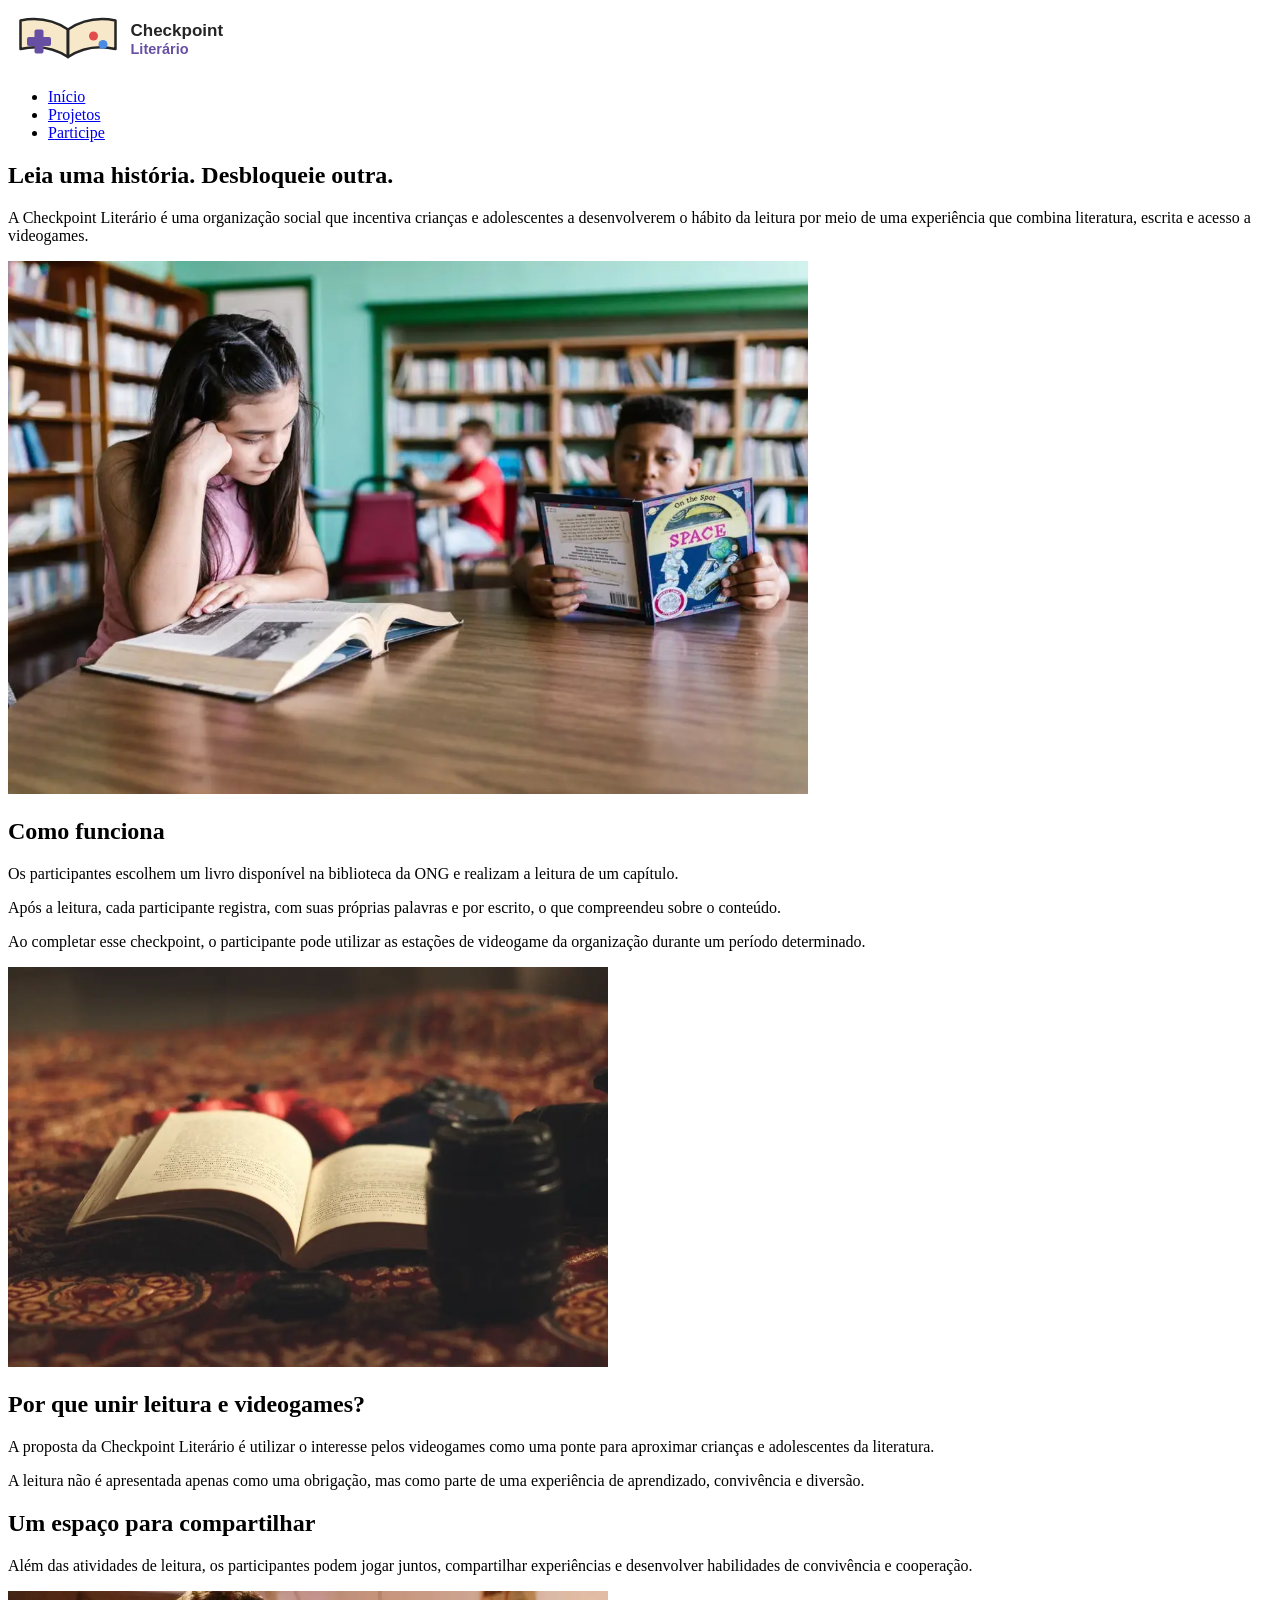
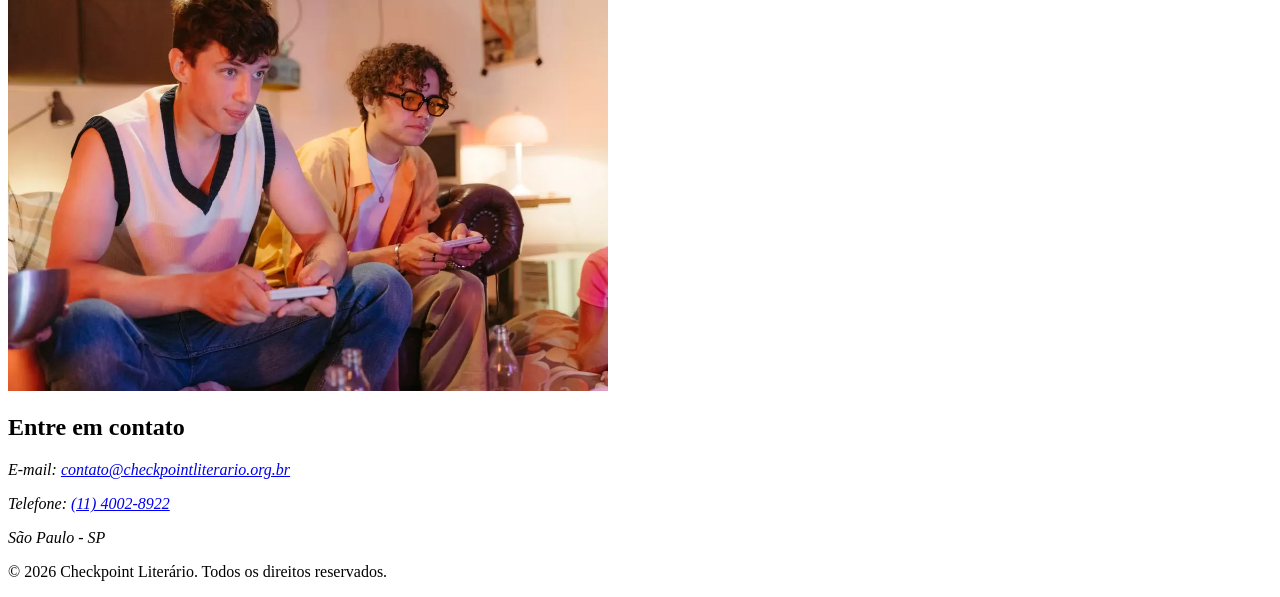
==== DesenvolvimentoFrontEnd/Checkpoint-Literario/index.html @ d1186840 "Index estruturado" ====
<!DOCTYPE html>
<html lang="pt-BR">

<head>
    <meta charset="UTF-8">
    <meta name="viewport" content="width=device-width, initial-scale=1.0">

    <meta
        name="description"
        content="Checkpoint Literário é uma ONG que incentiva a leitura entre crianças e adolescentes por meio de atividades literárias e acesso a videogames."
    >

    <title>Checkpoint Literário</title>
</head>

<body>

    <header>
        <a href="index.html" aria-label="Página inicial da Checkpoint Literário">
            <img
                src="./imagens/logo-checkpoint-literario.svg"
                alt="Checkpoint Literário"
                width="260"
            >
        </a>

        <nav aria-label="Navegação principal">
            <ul>
                <li>
                    <a href="index.html">Início</a>
                </li>

                <li>
                    <a href="projetos.html">Projetos</a>
                </li>

                <li>
                    <a href="cadastro.html">Participe</a>
                </li>
            </ul>
        </nav>
    </header>

    <main>

        <section>
            <h1>Leia uma história. Desbloqueie outra.</h1>

            <p>
                A Checkpoint Literário é uma organização social que incentiva
                crianças e adolescentes a desenvolverem o hábito da leitura
                por meio de uma experiência que combina literatura, escrita
                e acesso a videogames.
            </p>

            <picture>
                <source
                    srcset="./imagens/hero-checkpoint-literario.webp"
                    type="image/webp"
                >

                <img
                    src="./imagens/hero-checkpoint-literario.jpg"
                    alt="Duas crianças concentradas na leitura de livros em uma biblioteca"
                    width="800"
                >
            </picture>
        </section>

        <section>
            <h2>Como funciona</h2>

            <p>
                Os participantes escolhem um livro disponível na biblioteca
                da ONG e realizam a leitura de um capítulo.
            </p>

            <p>
                Após a leitura, cada participante registra, com suas próprias
                palavras e por escrito, o que compreendeu sobre o conteúdo.
            </p>

            <p>
                Ao completar esse checkpoint, o participante pode utilizar
                as estações de videogame da organização durante um período
                determinado.
            </p>

            <picture>
                <source
                    srcset="./imagens/leitura.webp"
                    type="image/webp"
                >

                <img
                    src="./imagens/leitura.jpg"
                    alt="Livro aberto ao lado de controles de videogame"
                    width="600"
                >
            </picture>
        </section>

        <section>
            <h2>Por que unir leitura e videogames?</h2>

            <p>
                A proposta da Checkpoint Literário é utilizar o interesse
                pelos videogames como uma ponte para aproximar crianças e
                adolescentes da literatura.
            </p>

            <p>
                A leitura não é apresentada apenas como uma obrigação,
                mas como parte de uma experiência de aprendizado,
                convivência e diversão.
            </p>
        </section>

        <section>
            <h2>Um espaço para compartilhar</h2>

            <p>
                Além das atividades de leitura, os participantes podem
                jogar juntos, compartilhar experiências e desenvolver
                habilidades de convivência e cooperação.
            </p>

            <picture>
                <source
                    srcset="./imagens/videogames.webp"
                    type="image/webp"
                >

                <img
                    src="./imagens/videogames.jpg"
                    alt="Dois jovens jogando videogame juntos"
                    width="600"
                >
            </picture>
        </section>

        <section>
            <h2>Entre em contato</h2>

            <address>
                <p>
                    E-mail:
                    <a href="mailto:contato@checkpointliterario.org.br">
                        contato@checkpointliterario.org.br
                    </a>
                </p>

                <p>
                    Telefone:
                    <a href="tel:+551140028922">
                        (11) 4002-8922
                    </a>
                </p>

                <p>São Paulo - SP</p>
            </address>
        </section>

    </main>

    <footer>
        <p>
            &copy; 2026 Checkpoint Literário.
            Todos os direitos reservados.
        </p>
    </footer>

</body>

</html>
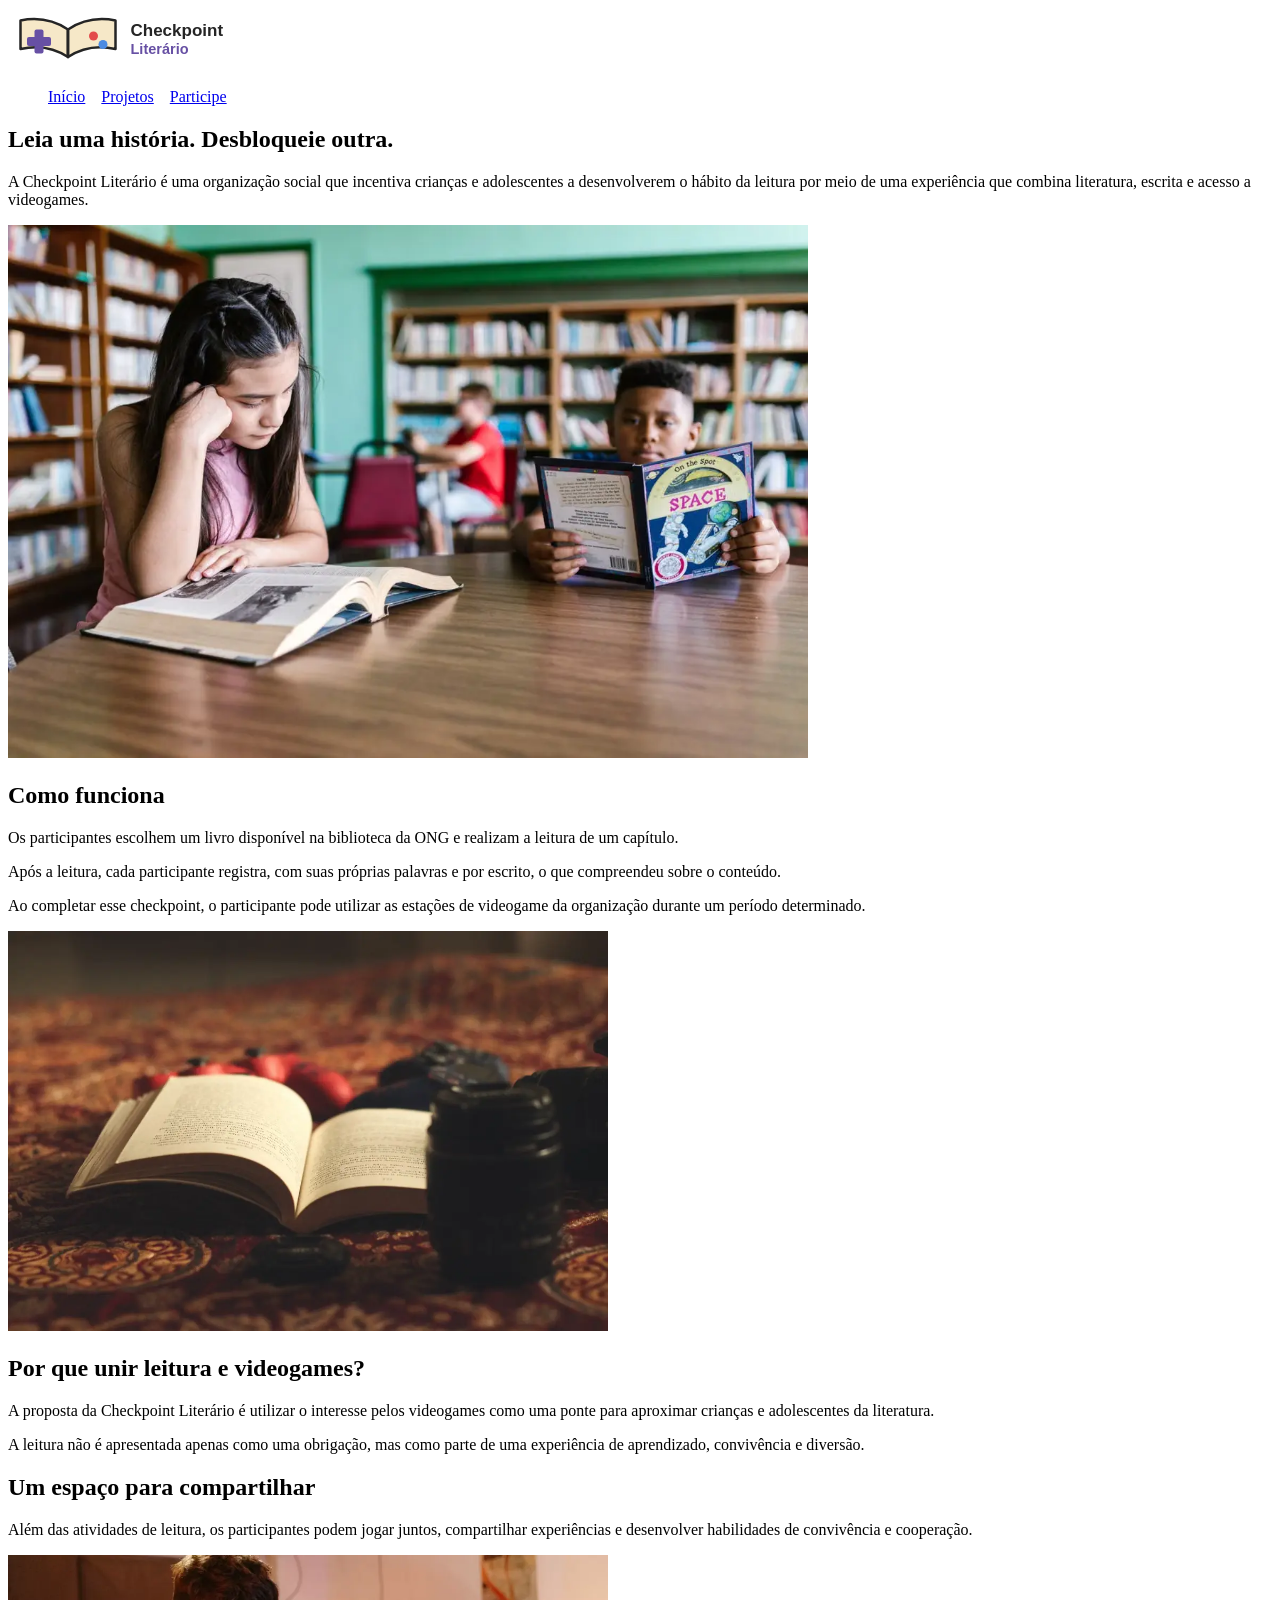
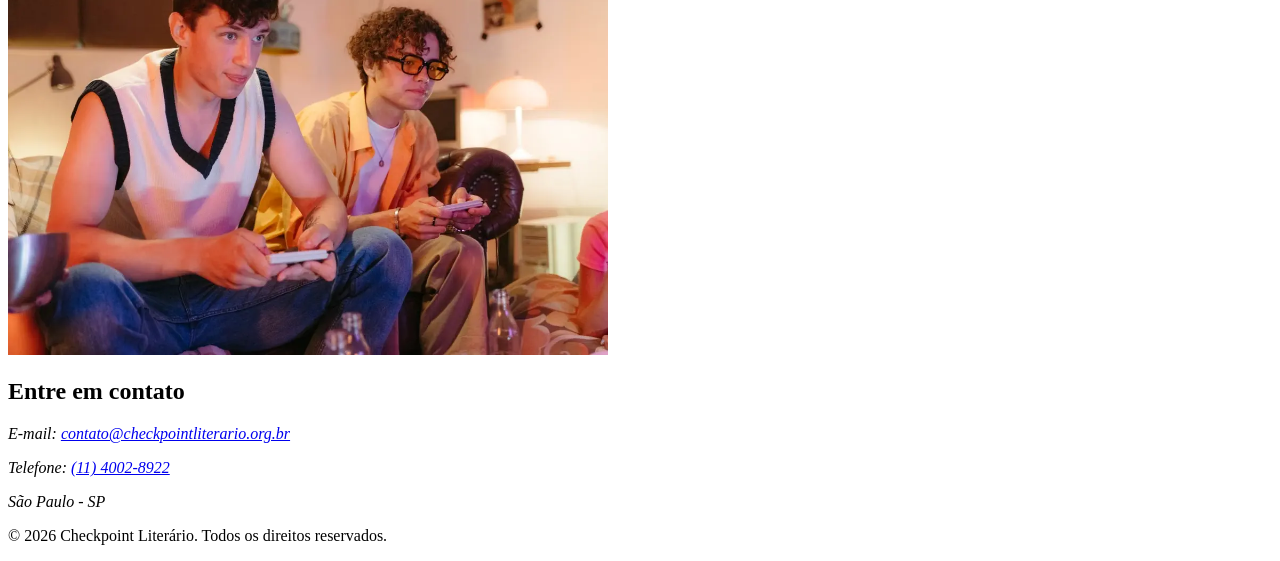
==== commit d814fc09: "chore: dropdown, feedback e button implementados" ====
--- a/DesenvolvimentoFrontEnd/Checkpoint-Literario/index.html
+++ b/DesenvolvimentoFrontEnd/Checkpoint-Literario/index.html
@@ -1,5 +1,6 @@
 <!DOCTYPE html>
 <html lang="pt-BR">
+<link rel="stylesheet" href="style.css">
 
 <head>
     <meta charset="UTF-8">
@@ -24,19 +25,25 @@
             >
         </a>
 
-        <nav aria-label="Navegação principal">
+        <label for="menu-toggle" class="menu-hamburguer">
+            ☰
+        </label>
+
+        <nav class="menu-principal">
             <ul>
-                <li>
-                    <a href="index.html">Início</a>
+                <li><a href="index.html">Início</a></li>
+
+                <li class="tem-submenu">
+                    <a href="projetos.html">Projetos</a>
+
+                    <ul class="submenu">
+                        <li><a href="projetos.html#leitura">Leitura</a></li>
+                        <li><a href="projetos.html#voluntariado">Voluntariado</a></li>
+                        <li><a href="projetos.html#doacoes">Doações</a></li>
+                    </ul>
                 </li>
 
-                <li>
-                    <a href="projetos.html">Projetos</a>
-                </li>
-
-                <li>
-                    <a href="cadastro.html">Participe</a>
-                </li>
+                <li><a href="cadastro.html">Participe</a></li>
             </ul>
         </nav>
     </header>
--- a/DesenvolvimentoFrontEnd/Checkpoint-Literario/style.css
+++ b/DesenvolvimentoFrontEnd/Checkpoint-Literario/style.css
@@ -0,0 +1,127 @@
+@import url("./css/button.css");
+@import url("./css/dropdown.css");
+@import url("./css/feedback.css");
+
+:root {
+    /* Cores principais */
+    --cor-primaria: #5B3FD6;
+    --cor-primaria-escura: #3F2AA3;
+    --cor-secundaria: #F2B84B;
+    --cor-secundaria-escura: #C98D1F;
+
+    /* Cores de apoio */
+    --cor-destaque: #E85D75;
+    --cor-sucesso: #2E8B57;
+
+    /* Tons neutros */
+    --cor-fundo: #FFFDF8;
+    --cor-superficie: #FFFFFF;
+    --cor-texto: #242424;
+    --cor-texto-suave: #666666;
+    --cor-borda: #D9D9D9;
+
+    /* Tipografia */
+    --fonte-xs: 0.875rem;
+    --fonte-sm: 1rem;
+    --fonte-md: 1.25rem;
+    --fonte-lg: 1.75rem;
+    --fonte-xl: 2.5rem;
+
+    /* Espaçamento modular */
+    --espaco-1: 0.25rem;
+    --espaco-2: 0.5rem;
+    --espaco-3: 1rem;
+    --espaco-4: 1.5rem;
+    --espaco-5: 2rem;
+    --espaco-6: 3rem;
+}
+
+.container {
+    width: min(1200px, 92%);
+    margin: 0 auto;
+}
+
+.grid {
+    display: grid;
+    grid-template-columns: repeat(12, 1fr);
+    gap: 1rem;
+}
+
+.col-12 {
+    grid-column: span 12;
+}
+
+.col-6 {
+    grid-column: span 6;
+}
+
+.col-4 {
+    grid-column: span 4;
+}
+
+.col-3 {
+    grid-column: span 3;
+}
+
+/* Celulares pequenos */
+@media (max-width: 479px) {
+    .grid {
+        grid-template-columns: 1fr;
+    }
+
+    .col-12,
+    .col-6,
+    .col-4,
+    .col-3 {
+        grid-column: 1;
+    }
+}
+
+/* Celulares */
+@media (min-width: 480px) and (max-width: 767px) {
+    .grid {
+        grid-template-columns: repeat(4, 1fr);
+    }
+
+    .col-12,
+    .col-6,
+    .col-4,
+    .col-3 {
+        grid-column: span 4;
+    }
+}
+
+/* Tablets */
+@media (min-width: 768px) and (max-width: 1023px) {
+    .grid {
+        grid-template-columns: repeat(8, 1fr);
+    }
+
+    .col-6 {
+        grid-column: span 4;
+    }
+
+    .col-4,
+    .col-3 {
+        grid-column: span 4;
+    }
+}
+
+/* Desktops */
+@media (min-width: 1024px) and (max-width: 1439px) {
+    .grid {
+        grid-template-columns: repeat(12, 1fr);
+    }
+}
+
+/* Desktops panorâmicos */
+@media (min-width: 1440px) {
+    .container {
+        max-width: 1320px;
+    }
+
+    .grid {
+        grid-template-columns: repeat(12, 1fr);
+        gap: 1.5rem;
+    }
+}
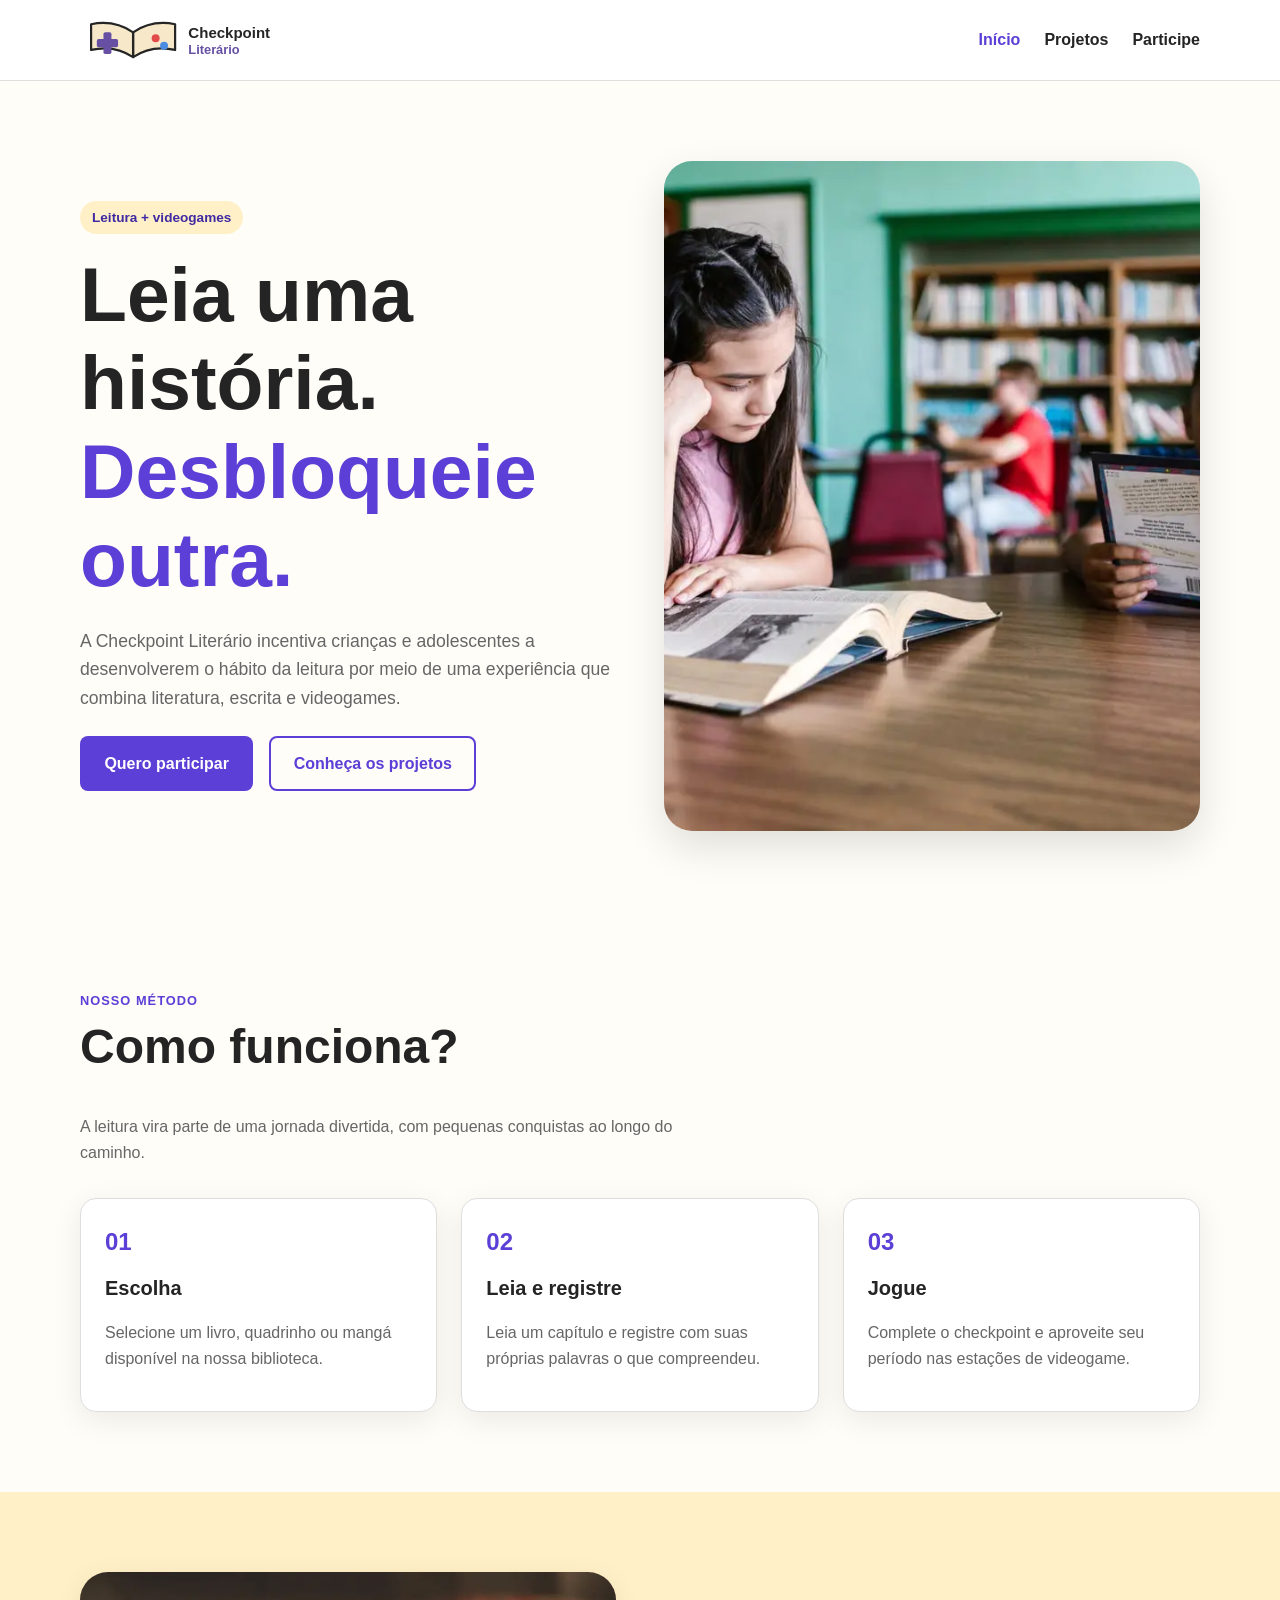
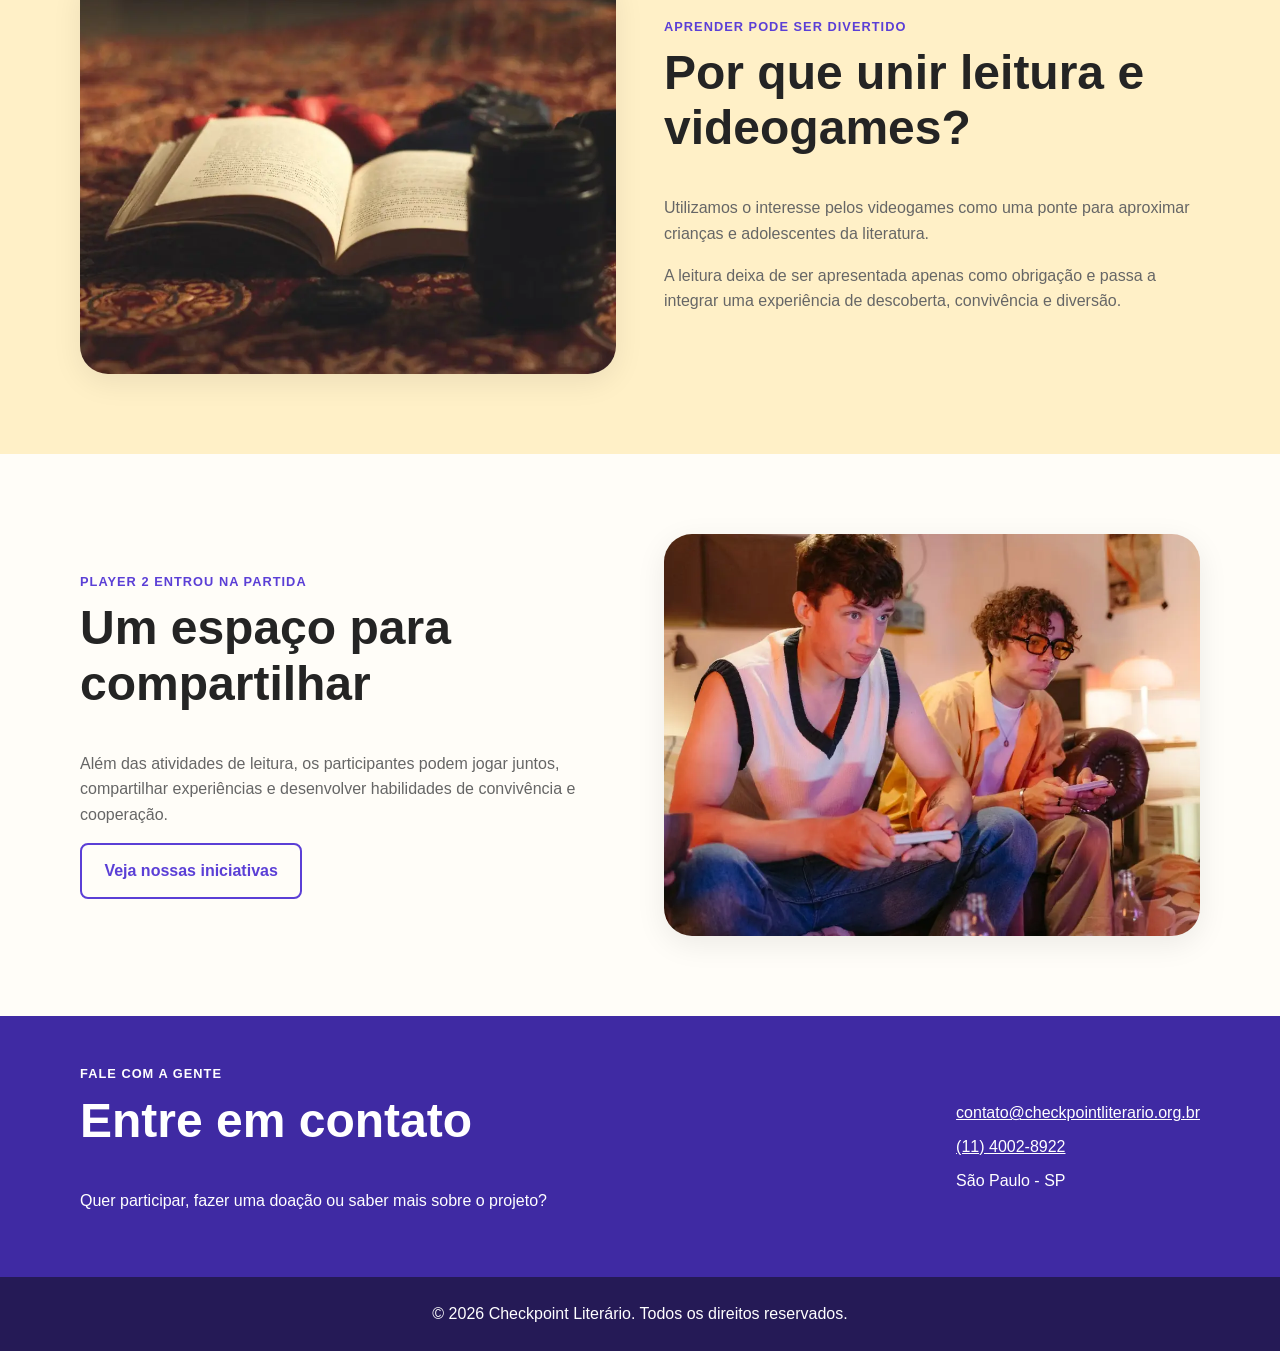
==== commit 2604d7b8: "chore: feito melhorias visuais em index.html" ====
--- a/DesenvolvimentoFrontEnd/Checkpoint-Literario/index.html
+++ b/DesenvolvimentoFrontEnd/Checkpoint-Literario/index.html
@@ -1,181 +1,275 @@
 <!DOCTYPE html>
 <html lang="pt-BR">
-<link rel="stylesheet" href="style.css">
 
 <head>
-    <meta charset="UTF-8">
-    <meta name="viewport" content="width=device-width, initial-scale=1.0">
-
-    <meta
-        name="description"
-        content="Checkpoint Literário é uma ONG que incentiva a leitura entre crianças e adolescentes por meio de atividades literárias e acesso a videogames."
-    >
-
-    <title>Checkpoint Literário</title>
+	<meta charset="UTF-8">
+	<meta name="viewport" content="width=device-width, initial-scale=1.0">
+
+	<meta name="description"
+		content="Checkpoint Literário é uma ONG que incentiva a leitura entre crianças e adolescentes por meio de atividades literárias e acesso a videogames.">
+
+	<title>Checkpoint Literário</title>
+
+	<link rel="stylesheet" href="style.css">
 </head>
 
 <body>
 
-    <header>
-        <a href="index.html" aria-label="Página inicial da Checkpoint Literário">
-            <img
-                src="./imagens/logo-checkpoint-literario.svg"
-                alt="Checkpoint Literário"
-                width="260"
-            >
-        </a>
-
-        <label for="menu-toggle" class="menu-hamburguer">
-            ☰
-        </label>
-
-        <nav class="menu-principal">
-            <ul>
-                <li><a href="index.html">Início</a></li>
-
-                <li class="tem-submenu">
-                    <a href="projetos.html">Projetos</a>
-
-                    <ul class="submenu">
-                        <li><a href="projetos.html#leitura">Leitura</a></li>
-                        <li><a href="projetos.html#voluntariado">Voluntariado</a></li>
-                        <li><a href="projetos.html#doacoes">Doações</a></li>
-                    </ul>
-                </li>
-
-                <li><a href="cadastro.html">Participe</a></li>
-            </ul>
-        </nav>
-    </header>
-
-    <main>
-
-        <section>
-            <h1>Leia uma história. Desbloqueie outra.</h1>
-
-            <p>
-                A Checkpoint Literário é uma organização social que incentiva
-                crianças e adolescentes a desenvolverem o hábito da leitura
-                por meio de uma experiência que combina literatura, escrita
-                e acesso a videogames.
-            </p>
-
-            <picture>
-                <source
-                    srcset="./imagens/hero-checkpoint-literario.webp"
-                    type="image/webp"
-                >
-
-                <img
-                    src="./imagens/hero-checkpoint-literario.jpg"
-                    alt="Duas crianças concentradas na leitura de livros em uma biblioteca"
-                    width="800"
-                >
-            </picture>
-        </section>
-
-        <section>
-            <h2>Como funciona</h2>
-
-            <p>
-                Os participantes escolhem um livro disponível na biblioteca
-                da ONG e realizam a leitura de um capítulo.
-            </p>
-
-            <p>
-                Após a leitura, cada participante registra, com suas próprias
-                palavras e por escrito, o que compreendeu sobre o conteúdo.
-            </p>
-
-            <p>
-                Ao completar esse checkpoint, o participante pode utilizar
-                as estações de videogame da organização durante um período
-                determinado.
-            </p>
-
-            <picture>
-                <source
-                    srcset="./imagens/leitura.webp"
-                    type="image/webp"
-                >
-
-                <img
-                    src="./imagens/leitura.jpg"
-                    alt="Livro aberto ao lado de controles de videogame"
-                    width="600"
-                >
-            </picture>
-        </section>
-
-        <section>
-            <h2>Por que unir leitura e videogames?</h2>
-
-            <p>
-                A proposta da Checkpoint Literário é utilizar o interesse
-                pelos videogames como uma ponte para aproximar crianças e
-                adolescentes da literatura.
-            </p>
-
-            <p>
-                A leitura não é apresentada apenas como uma obrigação,
-                mas como parte de uma experiência de aprendizado,
-                convivência e diversão.
-            </p>
-        </section>
-
-        <section>
-            <h2>Um espaço para compartilhar</h2>
-
-            <p>
-                Além das atividades de leitura, os participantes podem
-                jogar juntos, compartilhar experiências e desenvolver
-                habilidades de convivência e cooperação.
-            </p>
-
-            <picture>
-                <source
-                    srcset="./imagens/videogames.webp"
-                    type="image/webp"
-                >
-
-                <img
-                    src="./imagens/videogames.jpg"
-                    alt="Dois jovens jogando videogame juntos"
-                    width="600"
-                >
-            </picture>
-        </section>
-
-        <section>
-            <h2>Entre em contato</h2>
-
-            <address>
-                <p>
-                    E-mail:
-                    <a href="mailto:contato@checkpointliterario.org.br">
-                        contato@checkpointliterario.org.br
-                    </a>
-                </p>
-
-                <p>
-                    Telefone:
-                    <a href="tel:+551140028922">
-                        (11) 4002-8922
-                    </a>
-                </p>
-
-                <p>São Paulo - SP</p>
-            </address>
-        </section>
-
-    </main>
-
-    <footer>
-        <p>
-            &copy; 2026 Checkpoint Literário.
-            Todos os direitos reservados.
-        </p>
-    </footer>
+	<header class="cabecalho">
+		<div class="container cabecalho__conteudo">
+
+			<a href="index.html" class="logo" aria-label="Página inicial da Checkpoint Literário">
+				<img src="./imagens/logo-checkpoint-literario.svg" alt="Checkpoint Literário">
+			</a>
+
+			<input type="checkbox" id="menu-toggle" class="menu-toggle">
+
+			<label for="menu-toggle" class="menu-hamburguer" aria-label="Abrir ou fechar menu de navegação">
+				☰
+			</label>
+
+			<nav class="menu-principal" aria-label="Navegação principal">
+				<ul>
+					<li>
+						<a href="index.html" aria-current="page">
+							Início
+						</a>
+					</li>
+
+					<li class="tem-submenu">
+						<a href="projetos.html">
+							Projetos
+						</a>
+
+						<ul class="submenu">
+							<li>
+								<a href="projetos.html#leitura">
+									Leitura
+								</a>
+							</li>
+
+							<li>
+								<a href="projetos.html#voluntariado">
+									Voluntariado
+								</a>
+							</li>
+
+							<li>
+								<a href="projetos.html#doacoes">
+									Doações
+								</a>
+							</li>
+						</ul>
+					</li>
+
+					<li>
+						<a href="cadastro.html">
+							Participe
+						</a>
+					</li>
+				</ul>
+			</nav>
+
+		</div>
+	</header>
+
+	<main>
+
+		<section class="hero">
+			<div class="container hero__conteudo">
+
+				<div class="hero__texto">
+					<p class="hero__etiqueta">
+						Leitura + videogames
+					</p>
+
+					<h1>
+						Leia uma história.
+						<span>Desbloqueie outra.</span>
+					</h1>
+
+					<p class="hero__descricao">
+						A Checkpoint Literário incentiva crianças e adolescentes
+						a desenvolverem o hábito da leitura por meio de uma
+						experiência que combina literatura, escrita e videogames.
+					</p>
+
+					<div class="hero__acoes">
+						<a href="cadastro.html" class="botao botao--primario">
+							Quero participar
+						</a>
+
+						<a href="projetos.html" class="botao botao--secundario">
+							Conheça os projetos
+						</a>
+					</div>
+				</div>
+
+				<picture class="hero__imagem">
+					<source srcset="./imagens/hero-checkpoint-literario.webp" type="image/webp">
+
+					<img src="./imagens/hero-checkpoint-literario.jpg"
+						alt="Duas crianças concentradas na leitura de livros em uma biblioteca">
+				</picture>
+
+			</div>
+		</section>
+
+		<section class="secao">
+			<div class="container">
+
+				<header class="secao__cabecalho">
+					<p class="secao__etiqueta">Nosso método</p>
+					<h2>Como funciona?</h2>
+
+					<p>
+						A leitura vira parte de uma jornada divertida,
+						com pequenas conquistas ao longo do caminho.
+					</p>
+				</header>
+
+				<div class="etapas">
+
+					<article class="card-etapa">
+						<span class="card-etapa__numero">01</span>
+
+						<h3>Escolha</h3>
+
+						<p>
+							Selecione um livro, quadrinho ou mangá
+							disponível na nossa biblioteca.
+						</p>
+					</article>
+
+					<article class="card-etapa">
+						<span class="card-etapa__numero">02</span>
+
+						<h3>Leia e registre</h3>
+
+						<p>
+							Leia um capítulo e registre com suas próprias
+							palavras o que compreendeu.
+						</p>
+					</article>
+
+					<article class="card-etapa">
+						<span class="card-etapa__numero">03</span>
+
+						<h3>Jogue</h3>
+
+						<p>
+							Complete o checkpoint e aproveite seu período
+							nas estações de videogame.
+						</p>
+					</article>
+
+				</div>
+
+			</div>
+		</section>
+
+		<section class="secao secao--destaque">
+			<div class="container conteudo-dividido">
+
+				<picture class="conteudo-dividido__imagem">
+					<source srcset="./imagens/leitura.webp" type="image/webp">
+
+					<img src="./imagens/leitura.jpg" alt="Livro aberto ao lado de controles de videogame">
+				</picture>
+
+				<div class="conteudo-dividido__texto">
+					<p class="secao__etiqueta">
+						Aprender pode ser divertido
+					</p>
+
+					<h2>Por que unir leitura e videogames?</h2>
+
+					<p>
+						Utilizamos o interesse pelos videogames como uma ponte
+						para aproximar crianças e adolescentes da literatura.
+					</p>
+
+					<p>
+						A leitura deixa de ser apresentada apenas como obrigação
+						e passa a integrar uma experiência de descoberta,
+						convivência e diversão.
+					</p>
+				</div>
+
+			</div>
+		</section>
+
+		<section class="secao">
+			<div class="container conteudo-dividido">
+
+				<div class="conteudo-dividido__texto">
+					<p class="secao__etiqueta">
+						Player 2 entrou na partida
+					</p>
+
+					<h2>Um espaço para compartilhar</h2>
+
+					<p>
+						Além das atividades de leitura, os participantes podem
+						jogar juntos, compartilhar experiências e desenvolver
+						habilidades de convivência e cooperação.
+					</p>
+
+					<a href="projetos.html" class="botao botao--secundario">
+						Veja nossas iniciativas
+					</a>
+				</div>
+
+				<picture class="conteudo-dividido__imagem">
+					<source srcset="./imagens/videogames.webp" type="image/webp">
+
+					<img src="./imagens/videogames.jpg" alt="Dois jovens jogando videogame juntos">
+				</picture>
+
+			</div>
+		</section>
+
+		<section class="contato">
+			<div class="container contato__conteudo">
+
+				<div>
+					<p class="secao__etiqueta">
+						Fale com a gente
+					</p>
+
+					<h2>Entre em contato</h2>
+
+					<p>
+						Quer participar, fazer uma doação ou saber mais
+						sobre o projeto?
+					</p>
+				</div>
+
+				<address>
+					<a href="mailto:contato@checkpointliterario.org.br">
+						contato@checkpointliterario.org.br
+					</a>
+
+					<a href="tel:+551140028922">
+						(11) 4002-8922
+					</a>
+
+					<span>São Paulo - SP</span>
+				</address>
+
+			</div>
+		</section>
+
+	</main>
+
+	<footer class="rodape">
+		<div class="container">
+			<p>
+				&copy; 2026 Checkpoint Literário.
+				Todos os direitos reservados.
+			</p>
+		</div>
+	</footer>
 
 </body>
 
--- a/DesenvolvimentoFrontEnd/Checkpoint-Literario/style.css
+++ b/DesenvolvimentoFrontEnd/Checkpoint-Literario/style.css
@@ -1,127 +1,7 @@
+@import url("./css/base.css");
+@import url("./css/layout.css");
+@import url("./css/navigation.css");
 @import url("./css/button.css");
-@import url("./css/dropdown.css");
-@import url("./css/feedback.css");
-
-:root {
-    /* Cores principais */
-    --cor-primaria: #5B3FD6;
-    --cor-primaria-escura: #3F2AA3;
-    --cor-secundaria: #F2B84B;
-    --cor-secundaria-escura: #C98D1F;
-
-    /* Cores de apoio */
-    --cor-destaque: #E85D75;
-    --cor-sucesso: #2E8B57;
-
-    /* Tons neutros */
-    --cor-fundo: #FFFDF8;
-    --cor-superficie: #FFFFFF;
-    --cor-texto: #242424;
-    --cor-texto-suave: #666666;
-    --cor-borda: #D9D9D9;
-
-    /* Tipografia */
-    --fonte-xs: 0.875rem;
-    --fonte-sm: 1rem;
-    --fonte-md: 1.25rem;
-    --fonte-lg: 1.75rem;
-    --fonte-xl: 2.5rem;
-
-    /* Espaçamento modular */
-    --espaco-1: 0.25rem;
-    --espaco-2: 0.5rem;
-    --espaco-3: 1rem;
-    --espaco-4: 1.5rem;
-    --espaco-5: 2rem;
-    --espaco-6: 3rem;
-}
-
-.container {
-    width: min(1200px, 92%);
-    margin: 0 auto;
-}
-
-.grid {
-    display: grid;
-    grid-template-columns: repeat(12, 1fr);
-    gap: 1rem;
-}
-
-.col-12 {
-    grid-column: span 12;
-}
-
-.col-6 {
-    grid-column: span 6;
-}
-
-.col-4 {
-    grid-column: span 4;
-}
-
-.col-3 {
-    grid-column: span 3;
-}
-
-/* Celulares pequenos */
-@media (max-width: 479px) {
-    .grid {
-        grid-template-columns: 1fr;
-    }
-
-    .col-12,
-    .col-6,
-    .col-4,
-    .col-3 {
-        grid-column: 1;
-    }
-}
-
-/* Celulares */
-@media (min-width: 480px) and (max-width: 767px) {
-    .grid {
-        grid-template-columns: repeat(4, 1fr);
-    }
-
-    .col-12,
-    .col-6,
-    .col-4,
-    .col-3 {
-        grid-column: span 4;
-    }
-}
-
-/* Tablets */
-@media (min-width: 768px) and (max-width: 1023px) {
-    .grid {
-        grid-template-columns: repeat(8, 1fr);
-    }
-
-    .col-6 {
-        grid-column: span 4;
-    }
-
-    .col-4,
-    .col-3 {
-        grid-column: span 4;
-    }
-}
-
-/* Desktops */
-@media (min-width: 1024px) and (max-width: 1439px) {
-    .grid {
-        grid-template-columns: repeat(12, 1fr);
-    }
-}
-
-/* Desktops panorâmicos */
-@media (min-width: 1440px) {
-    .container {
-        max-width: 1320px;
-    }
-
-    .grid {
-        grid-template-columns: repeat(12, 1fr);
-        gap: 1.5rem;
-    }
-}+@import url("./css/home.css");
+@import url("./css/form.css");
+@import url("./css/feedback.css");
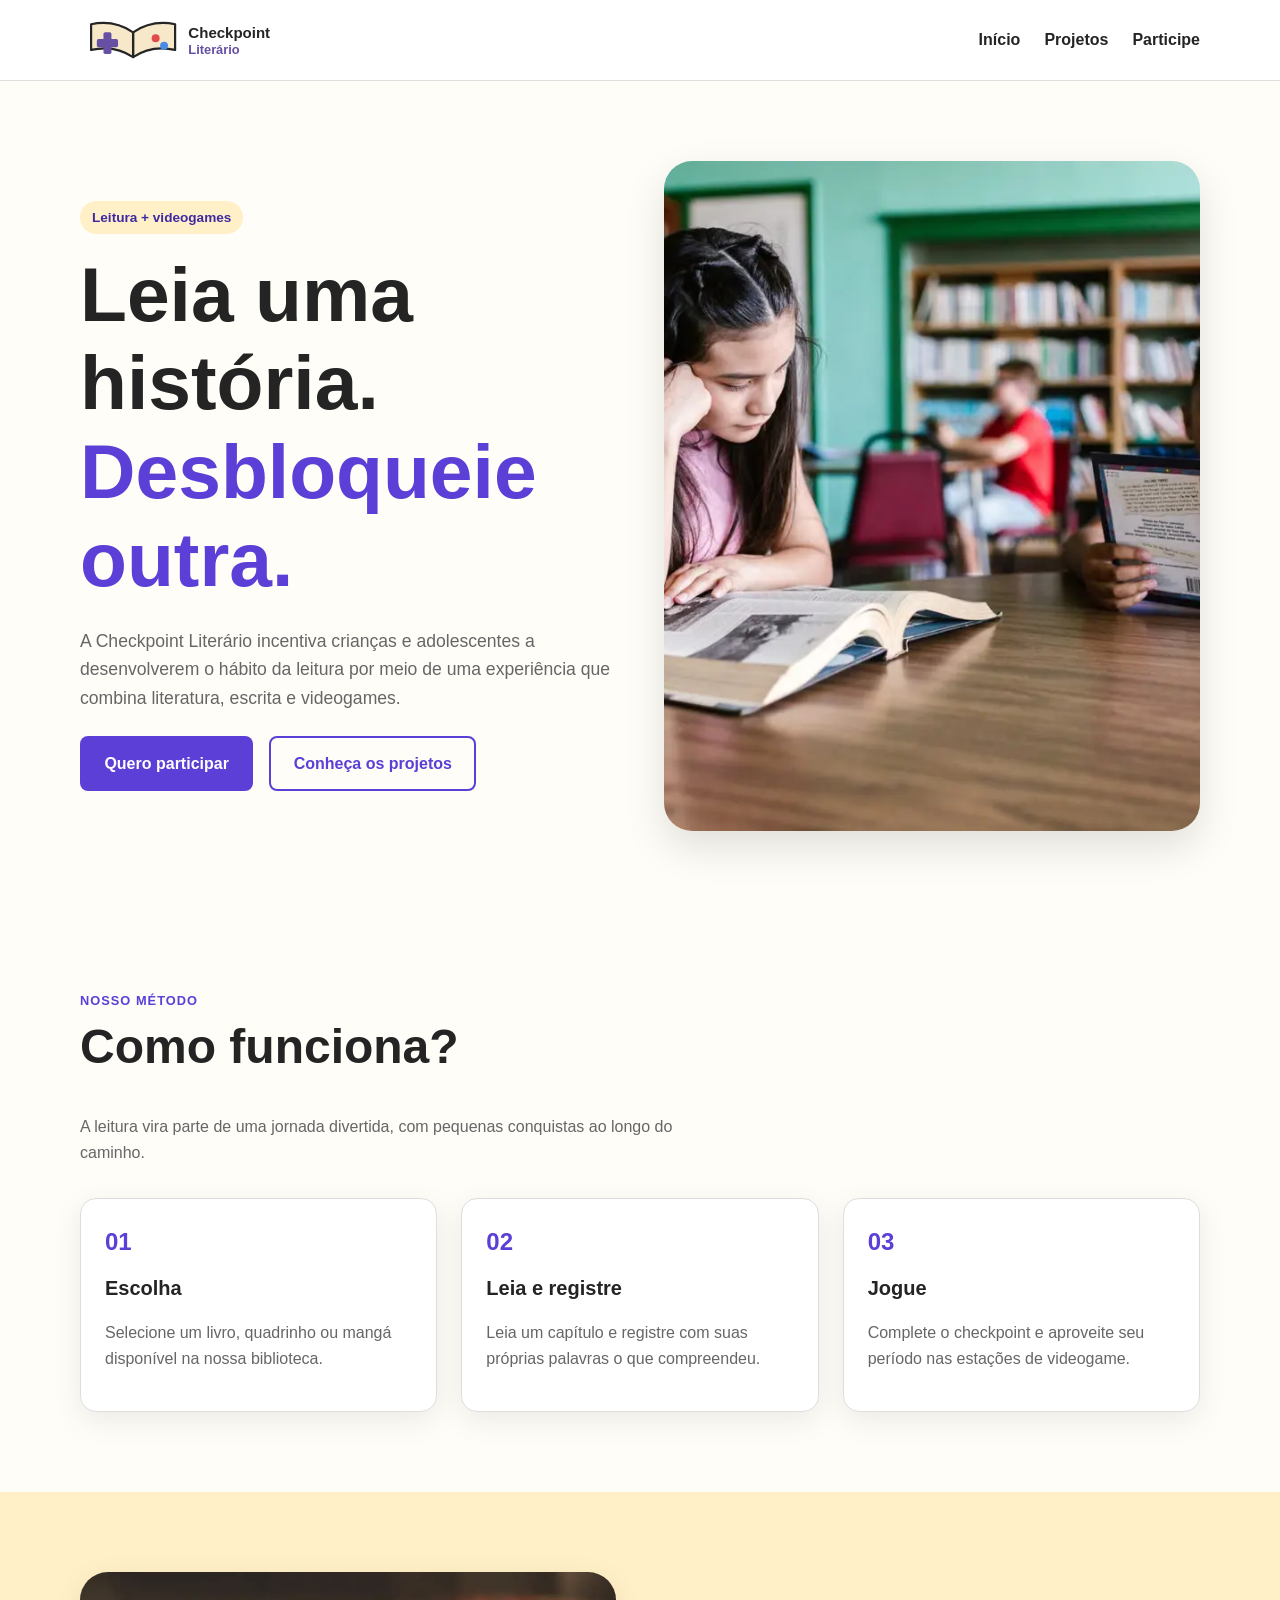
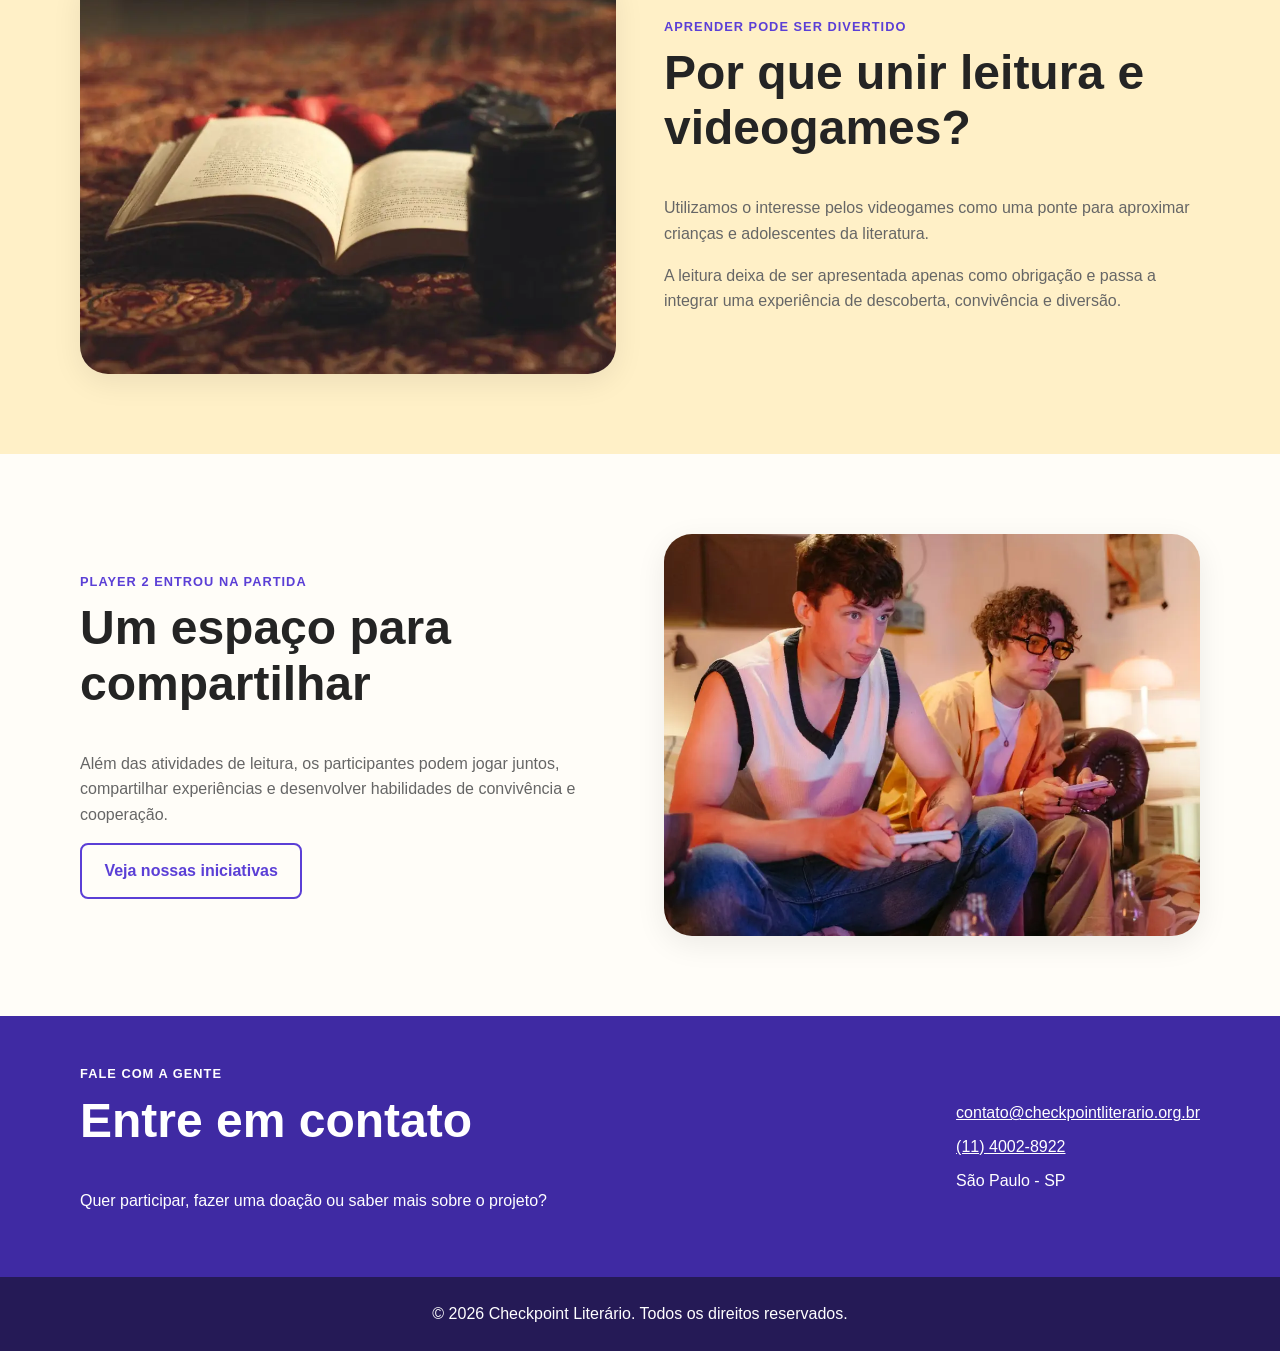
==== commit 98c254b6: "chore: começando transformar a aplicação em SPA" ====
--- a/DesenvolvimentoFrontEnd/Checkpoint-Literario/index.html
+++ b/DesenvolvimentoFrontEnd/Checkpoint-Literario/index.html
@@ -31,31 +31,31 @@
 			<nav class="menu-principal" aria-label="Navegação principal">
 				<ul>
 					<li>
-						<a href="index.html" aria-current="page">
+						<a href="index.html">
 							Início
 						</a>
 					</li>
 
 					<li class="tem-submenu">
-						<a href="projetos.html">
+						<a href="#/projetos">
 							Projetos
 						</a>
 
 						<ul class="submenu">
 							<li>
-								<a href="projetos.html#leitura">
+								<a href="#/projetos#leitura">
 									Leitura
 								</a>
 							</li>
 
 							<li>
-								<a href="projetos.html#voluntariado">
+								<a href="#/projetos#voluntariado">
 									Voluntariado
 								</a>
 							</li>
 
 							<li>
-								<a href="projetos.html#doacoes">
+								<a href="#/projetos#doacoes">
 									Doações
 								</a>
 							</li>
@@ -63,7 +63,7 @@
 					</li>
 
 					<li>
-						<a href="cadastro.html">
+						<a href="#/cadastro">
 							Participe
 						</a>
 					</li>
@@ -73,192 +73,7 @@
 		</div>
 	</header>
 
-	<main>
-
-		<section class="hero">
-			<div class="container hero__conteudo">
-
-				<div class="hero__texto">
-					<p class="hero__etiqueta">
-						Leitura + videogames
-					</p>
-
-					<h1>
-						Leia uma história.
-						<span>Desbloqueie outra.</span>
-					</h1>
-
-					<p class="hero__descricao">
-						A Checkpoint Literário incentiva crianças e adolescentes
-						a desenvolverem o hábito da leitura por meio de uma
-						experiência que combina literatura, escrita e videogames.
-					</p>
-
-					<div class="hero__acoes">
-						<a href="cadastro.html" class="botao botao--primario">
-							Quero participar
-						</a>
-
-						<a href="projetos.html" class="botao botao--secundario">
-							Conheça os projetos
-						</a>
-					</div>
-				</div>
-
-				<picture class="hero__imagem">
-					<source srcset="./imagens/hero-checkpoint-literario.webp" type="image/webp">
-
-					<img src="./imagens/hero-checkpoint-literario.jpg"
-						alt="Duas crianças concentradas na leitura de livros em uma biblioteca">
-				</picture>
-
-			</div>
-		</section>
-
-		<section class="secao">
-			<div class="container">
-
-				<header class="secao__cabecalho">
-					<p class="secao__etiqueta">Nosso método</p>
-					<h2>Como funciona?</h2>
-
-					<p>
-						A leitura vira parte de uma jornada divertida,
-						com pequenas conquistas ao longo do caminho.
-					</p>
-				</header>
-
-				<div class="etapas">
-
-					<article class="card-etapa">
-						<span class="card-etapa__numero">01</span>
-
-						<h3>Escolha</h3>
-
-						<p>
-							Selecione um livro, quadrinho ou mangá
-							disponível na nossa biblioteca.
-						</p>
-					</article>
-
-					<article class="card-etapa">
-						<span class="card-etapa__numero">02</span>
-
-						<h3>Leia e registre</h3>
-
-						<p>
-							Leia um capítulo e registre com suas próprias
-							palavras o que compreendeu.
-						</p>
-					</article>
-
-					<article class="card-etapa">
-						<span class="card-etapa__numero">03</span>
-
-						<h3>Jogue</h3>
-
-						<p>
-							Complete o checkpoint e aproveite seu período
-							nas estações de videogame.
-						</p>
-					</article>
-
-				</div>
-
-			</div>
-		</section>
-
-		<section class="secao secao--destaque">
-			<div class="container conteudo-dividido">
-
-				<picture class="conteudo-dividido__imagem">
-					<source srcset="./imagens/leitura.webp" type="image/webp">
-
-					<img src="./imagens/leitura.jpg" alt="Livro aberto ao lado de controles de videogame">
-				</picture>
-
-				<div class="conteudo-dividido__texto">
-					<p class="secao__etiqueta">
-						Aprender pode ser divertido
-					</p>
-
-					<h2>Por que unir leitura e videogames?</h2>
-
-					<p>
-						Utilizamos o interesse pelos videogames como uma ponte
-						para aproximar crianças e adolescentes da literatura.
-					</p>
-
-					<p>
-						A leitura deixa de ser apresentada apenas como obrigação
-						e passa a integrar uma experiência de descoberta,
-						convivência e diversão.
-					</p>
-				</div>
-
-			</div>
-		</section>
-
-		<section class="secao">
-			<div class="container conteudo-dividido">
-
-				<div class="conteudo-dividido__texto">
-					<p class="secao__etiqueta">
-						Player 2 entrou na partida
-					</p>
-
-					<h2>Um espaço para compartilhar</h2>
-
-					<p>
-						Além das atividades de leitura, os participantes podem
-						jogar juntos, compartilhar experiências e desenvolver
-						habilidades de convivência e cooperação.
-					</p>
-
-					<a href="projetos.html" class="botao botao--secundario">
-						Veja nossas iniciativas
-					</a>
-				</div>
-
-				<picture class="conteudo-dividido__imagem">
-					<source srcset="./imagens/videogames.webp" type="image/webp">
-
-					<img src="./imagens/videogames.jpg" alt="Dois jovens jogando videogame juntos">
-				</picture>
-
-			</div>
-		</section>
-
-		<section class="contato">
-			<div class="container contato__conteudo">
-
-				<div>
-					<p class="secao__etiqueta">
-						Fale com a gente
-					</p>
-
-					<h2>Entre em contato</h2>
-
-					<p>
-						Quer participar, fazer uma doação ou saber mais
-						sobre o projeto?
-					</p>
-				</div>
-
-				<address>
-					<a href="mailto:contato@checkpointliterario.org.br">
-						contato@checkpointliterario.org.br
-					</a>
-
-					<a href="tel:+551140028922">
-						(11) 4002-8922
-					</a>
-
-					<span>São Paulo - SP</span>
-				</address>
-
-			</div>
-		</section>
+	<main id="app">
 
 	</main>
 
@@ -270,7 +85,7 @@
 			</p>
 		</div>
 	</footer>
-
+	<script type="module" src="./js/app.js"></script>
 </body>
 
 </html>
--- a/DesenvolvimentoFrontEnd/Checkpoint-Literario/style.css
+++ b/DesenvolvimentoFrontEnd/Checkpoint-Literario/style.css
@@ -4,4 +4,6 @@
 @import url("./css/button.css");
 @import url("./css/home.css");
 @import url("./css/form.css");
-@import url("./css/feedback.css");+@import url("./css/feedback.css");
+@import url("./css/projects.css");
+@import url("./css/form.css");
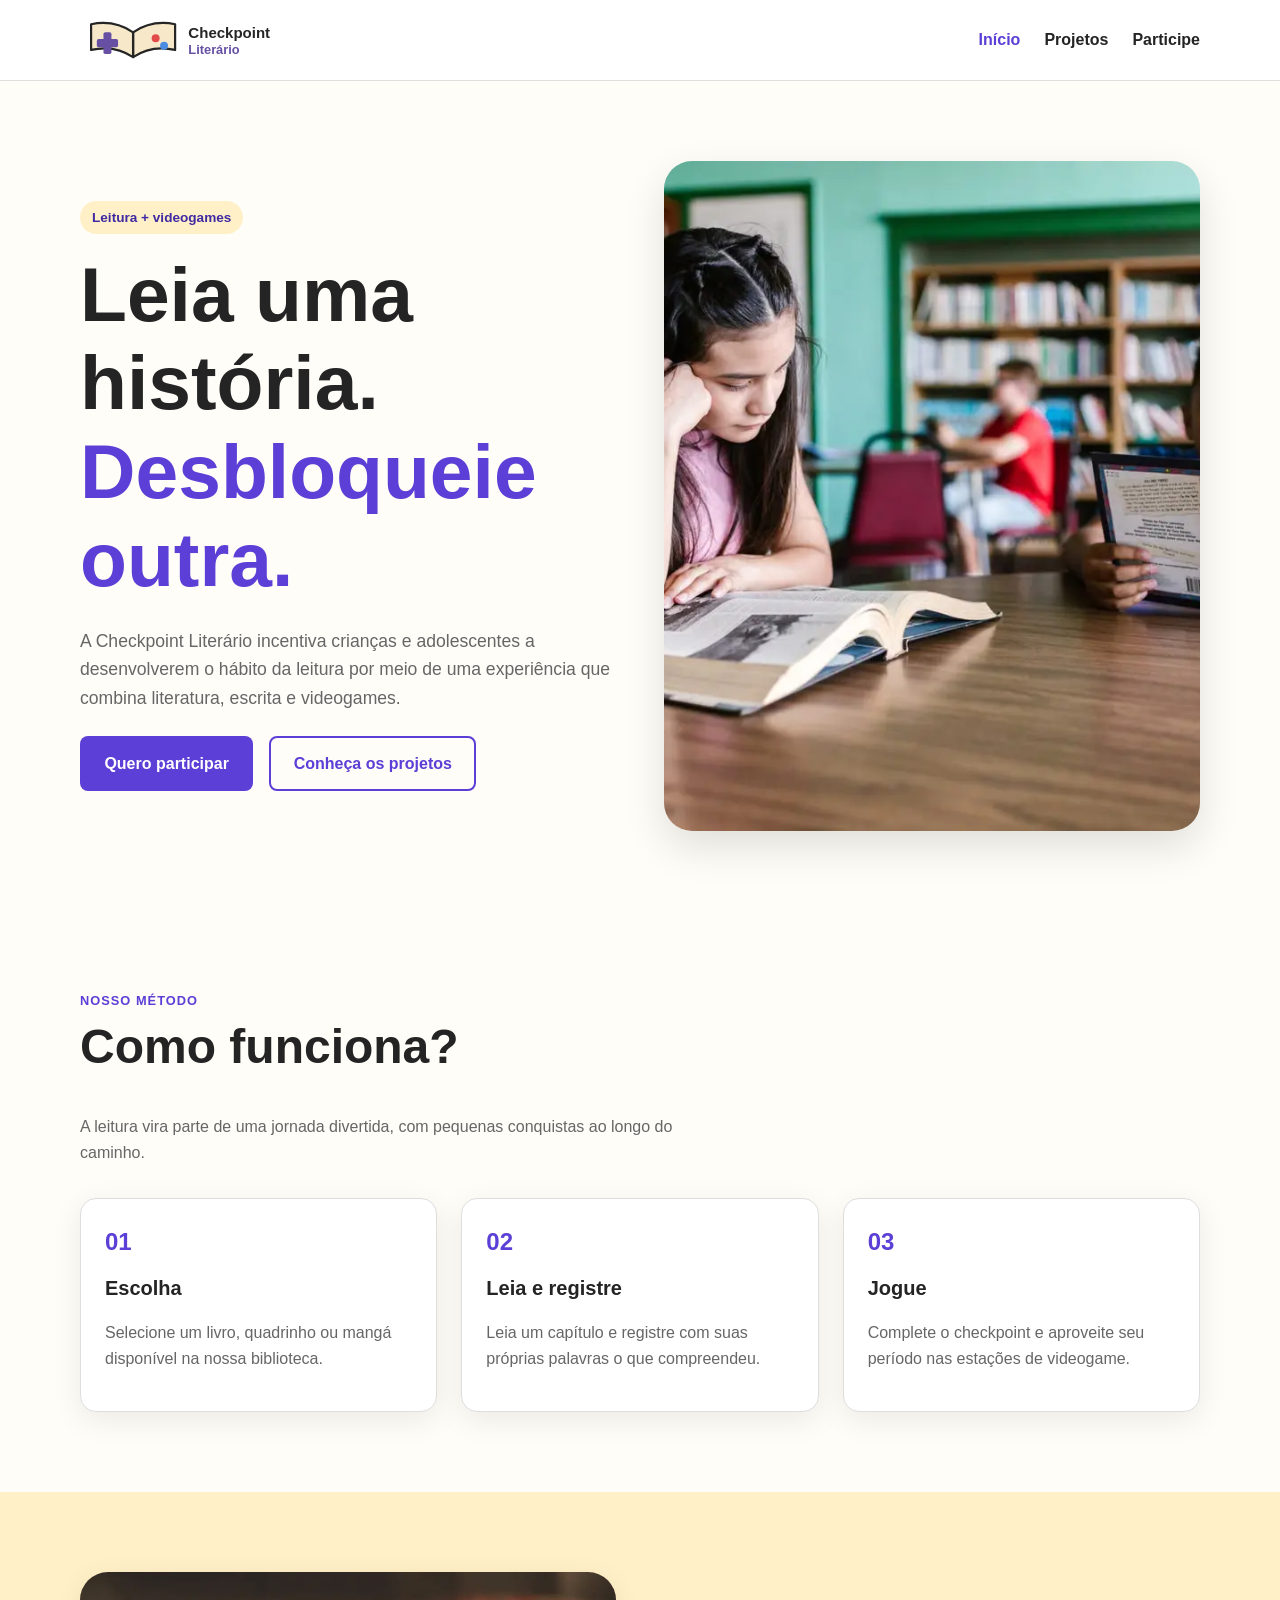
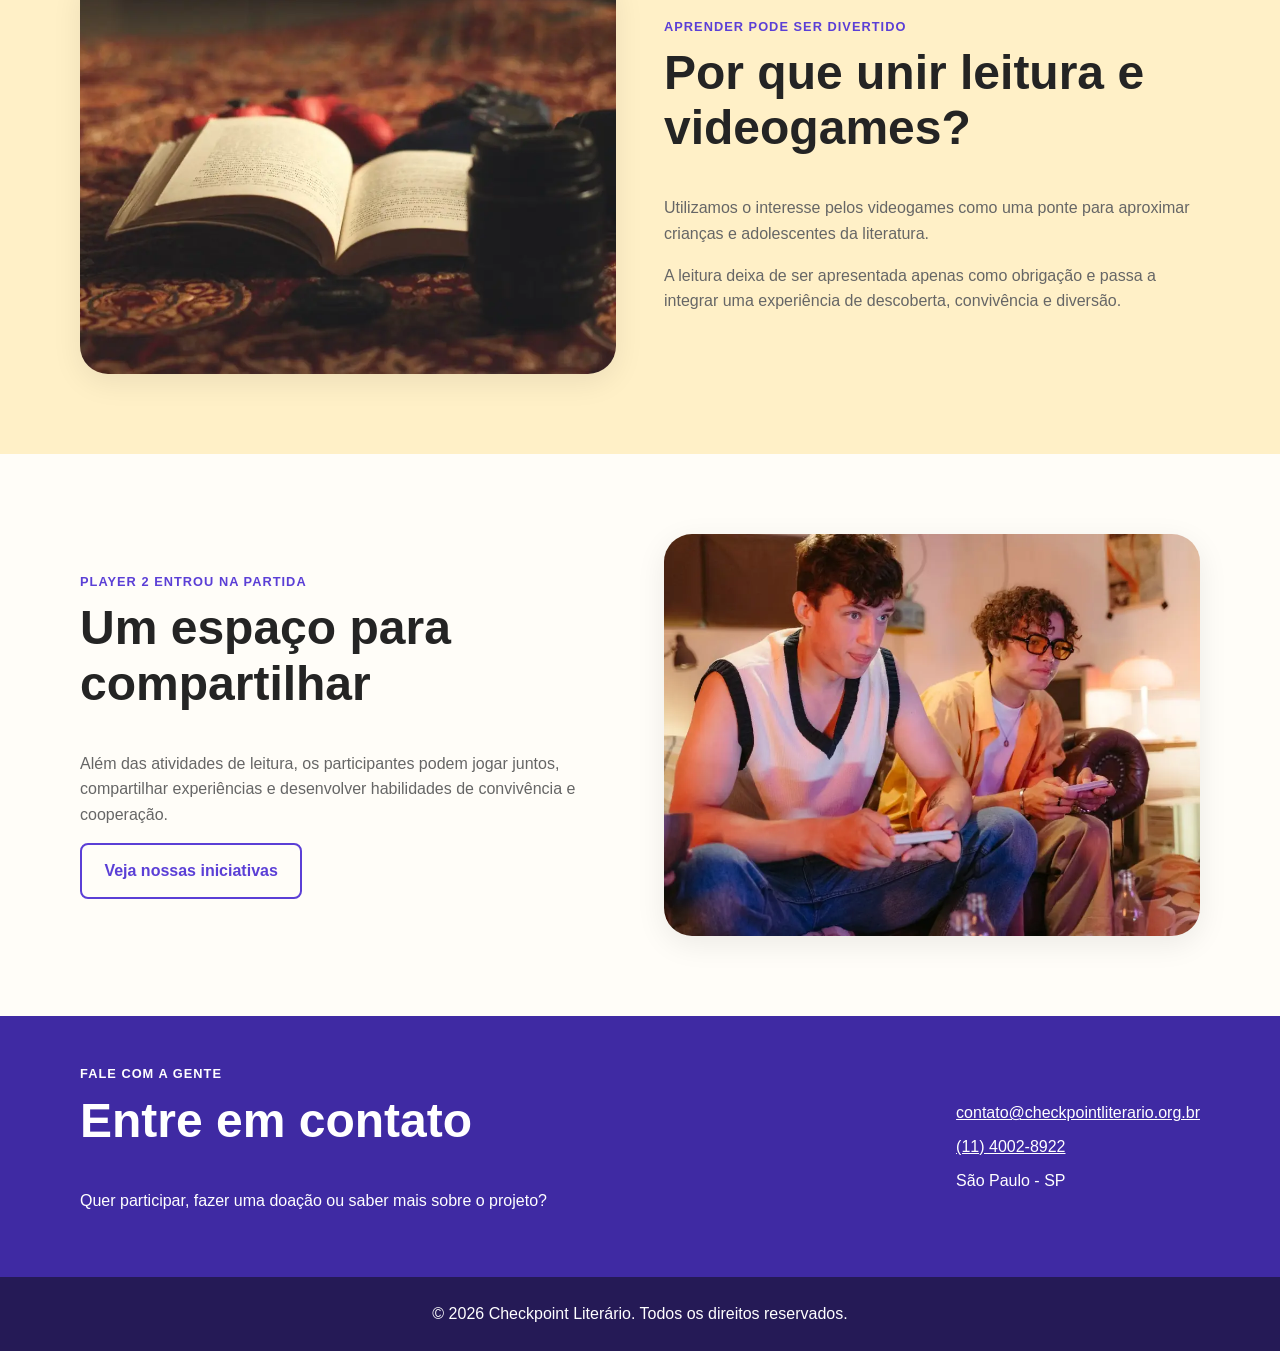
==== commit cfac16ea: "fix: arruma a aria-current do header" ====
--- a/DesenvolvimentoFrontEnd/Checkpoint-Literario/index.html
+++ b/DesenvolvimentoFrontEnd/Checkpoint-Literario/index.html
@@ -18,7 +18,7 @@
 	<header class="cabecalho">
 		<div class="container cabecalho__conteudo">
 
-			<a href="index.html" class="logo" aria-label="Página inicial da Checkpoint Literário">
+			<a href="#/inicio" class="logo" aria-label="Página inicial da Checkpoint Literário">
 				<img src="./imagens/logo-checkpoint-literario.svg" alt="Checkpoint Literário">
 			</a>
 
@@ -31,13 +31,13 @@
 			<nav class="menu-principal" aria-label="Navegação principal">
 				<ul>
 					<li>
-						<a href="index.html">
+						<a href="#/inicio" class="menu-principal">
 							Início
 						</a>
 					</li>
 
 					<li class="tem-submenu">
-						<a href="#/projetos">
+						<a href="#/projetos" class="menu-principal">
 							Projetos
 						</a>
 
@@ -63,7 +63,7 @@
 					</li>
 
 					<li>
-						<a href="#/cadastro">
+						<a href="#/cadastro" class="menu-principal">
 							Participe
 						</a>
 					</li>
